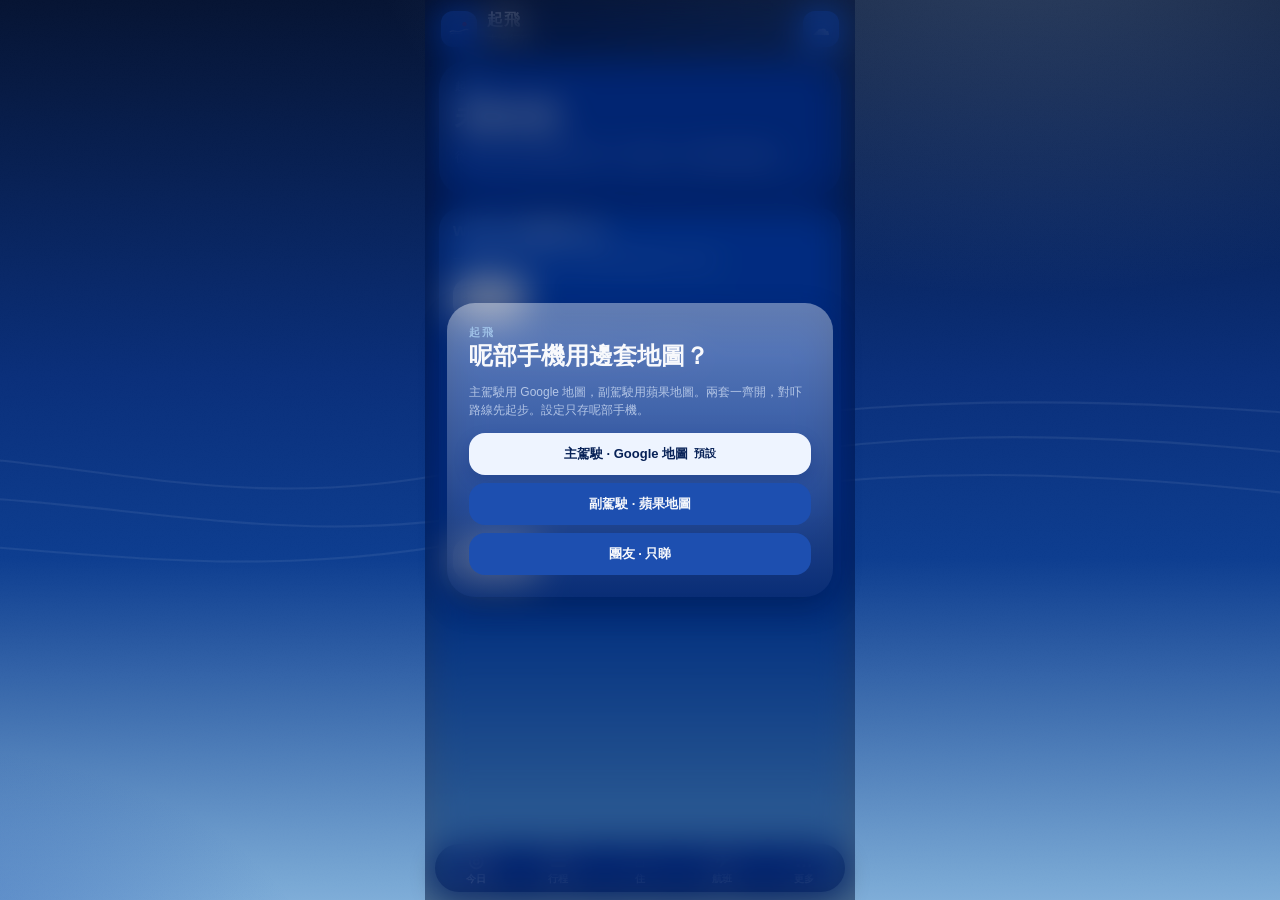
==== gojp/index.html @ 1717d751 "起飛 PWA at /gojp" ====
<!DOCTYPE html>
<html lang="zh-Hant-HK">
<head>
  <meta charset="UTF-8">
  <meta name="viewport" content="width=device-width, initial-scale=1, viewport-fit=cover">
  <meta name="theme-color" content="#0A2F7A">
  <meta name="apple-mobile-web-app-capable" content="yes">
  <meta name="mobile-web-app-capable" content="yes">
  <meta name="apple-mobile-web-app-status-bar-style" content="black-translucent">
  <meta name="apple-mobile-web-app-title" content="起飛">
  <meta name="description" content="起飛：離線行程 PWA。WhatsApp 複製貼上。資料留喺瀏覽器。">
  <title>起飛</title>
  <link rel="manifest" href="./manifest.webmanifest">
  <link rel="icon" href="./icons/icon.svg" type="image/svg+xml">
  <link rel="apple-touch-icon" href="./icons/icon.svg">
  <link rel="stylesheet" href="./css/app.css">
</head>
<body>
  <div id="app">
    <header class="topbar">
      <div class="brand">
        <div class="mark" aria-hidden="true">
          <svg viewBox="0 0 32 32" fill="none">
            <path d="M3 20c6-4 10 2 16-1s8-3 10-2" stroke="white" stroke-width="1.6" stroke-linecap="round"/>
            <path d="M4 23c7-3 11 1 16-1" stroke="white" stroke-opacity=".55" stroke-width="1.2" stroke-linecap="round"/>
            <circle cx="24" cy="9" r="3.2" fill="#E60012"/>
          </svg>
        </div>
        <div>
          <h1>起飛</h1>
          <p id="subline">本地行程</p>
        </div>
      </div>
      <div class="wx-wrap">
        <button class="wx-btn" id="wxBtn" type="button" aria-label="天氣同警告">
          <span id="wxIcon">☁</span>
          <span class="wx-dot" id="wxDot"></span>
        </button>
        <div class="wx-pop" id="wxPop"></div>
      </div>
    </header>

    <main id="view"></main>
    <nav class="tabs glass" id="tabs"></nav>

    <div id="sheet" class="sheet"></div>
    <div id="toast" class="toast glass"></div>
    <div id="gate" class="gate">
      <div class="box glass">
        <div class="kicker">起飛</div>
        <h2>呢部手機用邊套地圖？</h2>
        <p class="muted">主駕駛用 Google 地圖，副駕駛用蘋果地圖。兩套一齊開，對吓路線先起步。設定只存呢部手機。</p>
        <div class="choice">
          <button class="btn" data-role="driver" data-planner="1">主駕駛 · Google 地圖<br><span class="tiny" style="color:#062056">預設</span></button>
          <button class="btn ghost" data-role="copilot" data-planner="1">副駕駛 · 蘋果地圖</button>
          <button class="btn ghost" data-role="driver" data-planner="0">團友 · 只睇</button>
        </div>
      </div>
    </div>
  </div>

  <script src="./js/text.js"></script>
  <script src="./js/app.js" defer></script>
</body>
</html>
---- gojp/css/app.css ----
:root {
  --japan: #0a2f7a;
  --japan-mid: #1647a8;
  --ash: #9ec0e6;
  --horizon-top: #07183f;
  --horizon-sea: #0c3a86;
  --hinomaru: #e60012;
  --glass: rgba(255, 255, 255, 0.09);
  --glass-2: rgba(255, 255, 255, 0.14);
  --glass-strong: rgba(255, 255, 255, 0.22);
  --stroke: rgba(255, 255, 255, 0.38);
  --stroke-dim: rgba(255, 255, 255, 0.16);
  --text: rgba(255, 255, 255, 0.96);
  --muted: rgba(232, 242, 255, 0.68);
  --shadow: 0 10px 40px rgba(2, 10, 40, 0.35);
  --radius: 22px;
  --safe-top: env(safe-area-inset-top, 0px);
  --safe-bot: env(safe-area-inset-bottom, 0px);
  --tab-h: calc(58px + env(safe-area-inset-bottom, 0px));
  --font: "SF Pro Text", "SF Pro Display", -apple-system, BlinkMacSystemFont, "Hiragino Sans", "PingFang HK", "Noto Sans TC", sans-serif;
}

* { box-sizing: border-box; -webkit-tap-highlight-color: transparent; }
html, body { height: 100%; margin: 0; }
html { background: var(--horizon-top); }
body {
  font-family: var(--font);
  color: var(--text);
  background:
    radial-gradient(1200px 700px at 80% -10%, rgba(158, 192, 230, 0.28), transparent 55%),
    radial-gradient(900px 500px at -10% 110%, rgba(22, 71, 168, 0.55), transparent 50%),
    linear-gradient(180deg, #061433 0%, #0a2f7a 42%, #0d3d8f 62%, #7eadd8 100%);
  min-height: 100%;
  overflow: hidden;
}
body::before {
  content: "";
  position: fixed;
  inset: 0;
  pointer-events: none;
  background:
    url("data:image/svg+xml;utf8,<svg xmlns='http://www.w3.org/2000/svg' width='1200' height='800' viewBox='0 0 1200 800'><g fill='none' stroke='%23ffffff' stroke-opacity='0.07' stroke-width='1.4'><path d='M-20 430 C 180 390, 280 470, 480 430 S 820 360, 1220 410'/><path d='M-20 455 C 200 420, 340 500, 540 450 S 860 390, 1220 440'/><path d='M-20 480 C 160 460, 300 520, 520 470 S 900 420, 1220 470'/></g></svg>")
    center 58% / 140% no-repeat;
  mix-blend-mode: screen;
  opacity: 0.9;
}
body::after {
  content: "";
  position: fixed;
  inset: 0;
  pointer-events: none;
  background-image: url("data:image/svg+xml;utf8,<svg xmlns='http://www.w3.org/2000/svg' width='140' height='140'><filter id='n'><feTurbulence type='fractalNoise' baseFrequency='0.85' numOctaves='2' stitchTiles='stitch'/><feColorMatrix values='0 0 0 0 1  0 0 0 0 1  0 0 0 0 1  0 0 0 0.05 0'/></filter><rect width='100%' height='100%' filter='url(%23n)'/></svg>");
  opacity: 0.18;
  mix-blend-mode: overlay;
}

#app {
  height: 100%;
  width: min(430px, 100%);
  margin: 0 auto;
  display: flex;
  flex-direction: column;
  position: relative;
  background: linear-gradient(180deg, rgba(6, 20, 51, 0.18), rgba(6, 20, 51, 0.04));
}

.glass {
  background: #15408f;
  border: 0;
  box-shadow: 0 10px 28px rgba(2, 10, 40, 0.28);
  position: relative;
  overflow: hidden;
}
.glass::before { content: none; }

.topbar {
  padding: calc(10px + var(--safe-top)) 16px 10px;
  display: flex;
  align-items: center;
  gap: 10px;
  z-index: 5;
}
.brand {
  display: flex; align-items: center; gap: 10px; min-width: 0; flex: 1;
}
.mark {
  width: 36px; height: 36px; border-radius: 12px;
  background: #1d4fb0;
  border: 0;
  display: grid; place-items: center;
  flex: none;
}
.mark svg { width: 22px; height: 22px; }
.brand h1 {
  margin: 0; font-size: 16px; letter-spacing: 0.04em; font-weight: 700;
}
.brand p { margin: 1px 0 0; font-size: 11px; color: var(--muted); }
.chip-row { display: flex; gap: 6px; flex-wrap: wrap; }

.wx-wrap { position: relative; flex: none; }
.wx-btn {
  width: 36px; height: 36px; border-radius: 12px; border: 0;
  background: #1d4fb0; color: #fff;
  display: grid; place-items: center;
  font-size: 18px; line-height: 1; cursor: pointer;
  position: relative;
}
.wx-dot {
  display: none; position: absolute; top: 5px; right: 5px;
  width: 8px; height: 8px; border-radius: 50%; background: #e60012;
}
.wx-dot.on { display: block; }
.wx-pop {
  display: none;
  position: absolute; right: 0; top: calc(100% + 8px);
  width: min(260px, 70vw);
  background: #12357c;
  color: #fff;
  border-radius: 16px;
  padding: 12px;
  box-shadow: 0 12px 32px rgba(2, 10, 40, 0.4);
  z-index: 30;
}
.wx-pop.on { display: block; }
.wx-h { font-weight: 750; font-size: 14px; margin-bottom: 4px; }
.wx-alert {
  margin-top: 8px; padding: 8px 10px; border-radius: 10px;
  background: rgba(230, 0, 18, 0.22); font-size: 12px; line-height: 1.4;
}
.wx-link {
  display: block; margin-top: 8px; color: #cfe4ff;
  font-size: 12px; font-weight: 700; text-decoration: none;
}

.pill {
  border: 0;
  background: #1d4fb0;
  color: var(--text);
  border-radius: 999px;
  padding: 6px 10px;
  font-size: 11px;
  font-weight: 600;
}
.pill.live { background: rgba(230, 0, 18, 0.18); border-color: rgba(255,180,180,0.45); }
.pill.ok { background: rgba(90, 210, 160, 0.16); }
.pill.warn { background: rgba(255, 196, 72, 0.16); }

#view {
  flex: 1;
  overflow: auto;
  padding: 4px 14px calc(var(--tab-h) + 18px);
  -webkit-overflow-scrolling: touch;
}

.hero {
  border-radius: 28px;
  padding: 18px 16px 16px;
  margin-bottom: 12px;
  background: #12357c;
}
.kicker { font-size: 11px; letter-spacing: 0.16em; text-transform: uppercase; color: var(--ash); font-weight: 700; }
.hero h2 { margin: 6px 0 4px; font-size: 26px; letter-spacing: -0.03em; font-weight: 750; }
.hero .sub { color: var(--muted); font-size: 13px; line-height: 1.45; }
.countdown {
  display: flex;
  flex-wrap: nowrap;
  gap: 6px;
  margin-top: 14px;
}
.cd {
  flex: 1;
  min-width: 0;
  text-align: center;
  padding: 10px 2px;
  border-radius: 16px;
  background: #1a469c;
  border: 0;
}
.cd b {
  display: block;
  font-size: 20px;
  font-variant-numeric: tabular-nums;
  line-height: 1.2;
  min-height: 24px;
  white-space: nowrap;
}
.cd span { font-size: 10px; color: var(--muted); }

.card {
  border-radius: var(--radius);
  padding: 14px;
  margin-bottom: 10px;
}
.card h3 { margin: 0 0 8px; font-size: 15px; }
.row {
  display: flex; align-items: center; justify-content: space-between; gap: 8px;
}
.muted { color: var(--muted); font-size: 12px; line-height: 1.45; }
.tiny { font-size: 11px; color: var(--muted); }

.tier {
  font-size: 10px; font-weight: 800; letter-spacing: 0.04em;
  padding: 3px 7px; border-radius: 999px;
  border: 0;
  background: #1d4fb0;
}
.tier.t1 { background: rgba(90, 210, 160, 0.18); }
.tier.t2 { background: rgba(255, 196, 72, 0.16); }
.tier.t3 { background: rgba(158, 192, 230, 0.16); }
.badge-hard {
  font-size: 10px; font-weight: 800; color: #fff;
  background: rgba(230, 0, 18, 0.78);
  padding: 3px 7px; border-radius: 999px;
}

.timeline { position: relative; padding-left: 18px; }
.timeline::before {
  content: ""; position: absolute; left: 5px; top: 6px; bottom: 6px;
  width: 1px; background: linear-gradient(#fff, rgba(255,255,255,0.05));
  opacity: 0.35;
}
.block {
  position: relative;
  padding: 10px 0 14px 8px;
}
.block::before {
  content: "";
  position: absolute; left: -16px; top: 16px;
  width: 9px; height: 9px; border-radius: 50%;
  background: #fff;
  box-shadow: 0 0 0 4px rgba(255,255,255,0.15);
}
.block.is-hard::before { background: var(--hinomaru); }
.block.done { opacity: 0.55; }
.block .when {
  font-variant-numeric: tabular-nums;
  font-size: 12px; font-weight: 700; color: var(--ash);
}
.block .title { font-size: 15px; font-weight: 700; margin: 2px 0; }
.block.cancelled .title { text-decoration: line-through; opacity: 0.7; }

.navpair {
  display: grid;
  grid-template-columns: 1fr 1fr;
  gap: 22px;
  margin-top: 10px;
}
.btn {
  appearance: none; border: 0;
  color: #062056;
  background: #eef4ff;
  border-radius: 16px;
  padding: 12px 10px;
  font-weight: 750;
  font-size: 13px;
  box-shadow: 0 6px 16px rgba(0, 20, 80, 0.18);
  cursor: pointer;
  text-align: center;
  text-decoration: none;
  display: flex;
  align-items: center;
  justify-content: center;
  gap: 6px;
}
.btn.ghost {
  background: #1d4fb0;
  color: var(--text);
  box-shadow: none;
  border: 0;
}
.logo { width: 16px; height: 16px; flex: none; display: block; }
.btn.apple { }
.btn.google { }
.btn.wa {
  background: linear-gradient(180deg, #25d366, #1ebe57);
  color: white;
  box-shadow: none;
}
.btn.danger {
  background: linear-gradient(180deg, #ff5a5a, #e60012);
  color: white;
}
.btn.small { padding: 9px 10px; font-size: 12px; border-radius: 14px; }
.hint { margin-top: 6px; font-size: 11px; color: var(--muted); text-align: center; }

.pass {
  border-radius: 24px;
  padding: 0;
  overflow: hidden;
  margin-bottom: 12px;
}
.pass .hd, .pass .bd { padding: 14px 16px; }
.pass .hd {
  display: flex; justify-content: space-between; align-items: flex-start;
  background: #12357c;
}
.pass .airline { font-size: 11px; letter-spacing: 0.14em; font-weight: 800; }
.pass .no { font-size: 28px; font-weight: 800; letter-spacing: 0.02em; }
.route {
  display: grid; grid-template-columns: 1fr auto 1fr; align-items: center; gap: 8px;
  margin-top: 8px;
}
.route .code { font-size: 28px; font-weight: 800; }
.route .city { font-size: 11px; color: var(--muted); }
.route .mid { font-size: 11px; opacity: 0.8; text-align: center; }
.meta-grid {
  display: grid; grid-template-columns: 1fr 1fr; gap: 10px 12px; margin-top: 12px;
}
.meta-grid .k { font-size: 10px; color: var(--muted); letter-spacing: 0.08em; }
.meta-grid .v { font-size: 14px; font-weight: 700; }

.daychip {
  display: flex; gap: 8px; flex-wrap: wrap; padding: 2px 0 12px;
}
.daychip::-webkit-scrollbar { display: none; }
.daychip a, .daychip button {
  flex: none;
  border: 0;
  background: #1d4fb0;
  color: var(--text);
  border-radius: 16px;
  padding: 8px 12px;
  font-size: 12px;
  font-weight: 700;
}
.daychip .on {
  background: rgba(255,255,255,0.88);
  color: #0a2f7a;
}

.stay-bar {
  display: flex; gap: 4px; margin: 8px 0 10px;
}
.stay-bar button {
  flex: 1; height: 12px; border-radius: 99px; border: 0;
  background: rgba(255,255,255,0.16);
  padding: 0; cursor: pointer;
}
.stay-bar .beppu { background: #9ec0e6; }
.stay-bar .taisho { background: #fff; }
.stay-bar .jonly { background: rgba(255,255,255,0.35); }
.stay-bar button.on {
  box-shadow: 0 0 0 2px #fff;
  transform: scaleY(1.25);
}

.list-item {
  display: flex; gap: 12px; align-items: flex-start;
  padding: 12px 0;
  border-bottom: 1px solid rgba(255,255,255,0.08);
}
.list-item:last-child { border-bottom: 0; }
.ico {
  width: 36px; height: 36px; border-radius: 12px;
  display: grid; place-items: center;
  background: rgba(255,255,255,0.12);
  flex: none;
  font-size: 18px;
  line-height: 1;
}

.tabs {
  position: absolute; left: 10px; right: 10px; bottom: 8px;
  padding-bottom: var(--safe-bot);
  border-radius: 24px;
  display: grid; grid-template-columns: repeat(5, 1fr);
  z-index: 20;
  background: #0d2c72;
  box-shadow: 0 8px 24px rgba(2, 10, 40, 0.35);
}
.tabs button {
  appearance: none; background: none; border: 0; color: rgba(255,255,255,0.55);
  padding: 8px 0 6px; font-size: 10px; font-weight: 700;
  display: flex; flex-direction: column; align-items: center; gap: 2px;
}
.tabs button.on { color: #fff; }
.tabs .ic { font-size: 18px; line-height: 1; }

.sheet {
  position: absolute; inset: 0; z-index: 40;
  background: rgba(4, 12, 36, 0.42);
  display: none;
  align-items: flex-end;
}
.sheet.on { display: flex; }
.sheet .panel {
  width: 100%;
  max-height: 86vh;
  border-radius: 28px 28px 0 0;
  padding: 10px 16px calc(20px + var(--safe-bot));
  overflow: auto;
}
.handle {
  width: 42px; height: 5px; border-radius: 99px;
  background: rgba(255,255,255,0.35); margin: 4px auto 12px;
}

.toast {
  position: absolute; left: 50%; bottom: calc(var(--tab-h) + 12px);
  transform: translateX(-50%) translateY(20px);
  opacity: 0; pointer-events: none;
  transition: 0.25s ease;
  z-index: 50;
  padding: 10px 14px; border-radius: 999px; font-size: 13px; font-weight: 700;
}
.toast.on { opacity: 1; transform: translateX(-50%) translateY(0); }

.gate {
  position: absolute; inset: 0; z-index: 60;
  display: none; place-items: center; padding: 22px;
  background: rgba(4, 12, 40, 0.42);
  backdrop-filter: blur(18px) saturate(160%);
  -webkit-backdrop-filter: blur(18px) saturate(160%);
}
.gate.on { display: grid; }
.gate .box {
  width: 100%;
  border-radius: 28px;
  padding: 22px;
  background: linear-gradient(180deg, rgba(255,255,255,0.38), rgba(20, 48, 110, 0.42));
}
.gate h2 { margin: 0 0 8px; }
.choice { display: grid; gap: 8px; margin-top: 14px; }

.check {
  display: flex; align-items: flex-start; gap: 10px; padding: 8px 0;
}
.check input { margin-top: 3px; accent-color: #fff; width: 18px; height: 18px; }

.field {
  width: 100%;
  border: 0;
  background: #1d4fb0;
  color: #fff;
  border-radius: 14px;
  padding: 10px 12px;
  font: inherit;
  margin-top: 6px;
}
.menu {
  display: flex; align-items: center; gap: 12px;
  padding: 14px 4px;
  border-bottom: 1px solid rgba(255,255,255,0.08);
  width: 100%;
  background: none; color: inherit; text-align: left;
  border-left: 0; border-right: 0; border-top: 0;
  font: inherit; cursor: pointer;
}
.menu:last-child { border-bottom: 0; }
.menu .go { margin-left: auto; opacity: 0.55; font-size: 18px; }
.page-head {
  display: flex; align-items: center; gap: 10px; margin-bottom: 12px;
}
.page-head button {
  border: 0; background: #1d4fb0; color: #fff;
  border-radius: 12px; padding: 8px 12px; font-weight: 700;
}
.edit-block {
  padding: 12px 0;
  border-bottom: 1px solid rgba(255,255,255,0.08);
}
.edit-block .field { margin-top: 6px; }
.time-wheel {
  display: flex;
  align-items: center;
  gap: 8px;
  margin-top: 6px;
}
.time-wheel .field {
  margin-top: 0;
  flex: 1;
  min-width: 0;
}
.time-colon {
  font-weight: 800;
  font-size: 18px;
  color: var(--ash);
  flex: none;
}
.kill-day {
  margin-top: 12px;
  color: #ffc4c4;
}
select.field {
  appearance: none;
  padding-right: 28px;
}
.edit-flags { gap: 8px; margin-top: 8px; align-items: stretch; }
.edit-flags .field {
  margin-top: 0;
  width: auto;
  flex: 1;
  height: 42px;
}
.hard-toggle {
  display: flex; align-items: center; gap: 8px;
  height: 42px; padding: 0 12px;
  border-radius: 14px;
  background: #1d4fb0;
  color: #fff;
  font-size: 13px; font-weight: 700;
  cursor: pointer; flex: none;
}
.hard-toggle input {
  appearance: none;
  width: 18px; height: 18px;
  border-radius: 5px;
  background: #0a2f7a;
  margin: 0;
  position: relative;
}
.hard-toggle input:checked {
  background: #e60012;
}
.hard-toggle input:checked::after {
  content: "";
  position: absolute; inset: 4px;
  border-radius: 2px;
  background: #fff;
}
.hard-toggle:has(input:checked) {
  background: rgba(230, 0, 18, 0.35);
}
.del-block { height: 42px; padding: 0 14px; display: grid; place-items: center; }
.field::placeholder { color: rgba(255,255,255,0.45); }

.seg {
  display: grid; grid-template-columns: 1fr 1fr; gap: 6px;
  background: rgba(255,255,255,0.08);
  padding: 4px; border-radius: 16px; margin: 8px 0 12px;
}
.seg button {
  border: 0; background: transparent; color: var(--muted);
  border-radius: 12px; padding: 8px; font-weight: 700; font-size: 13px;
}
.seg button.on {
  background: rgba(255,255,255,0.9); color: #0a2f7a;
}
.install { display: grid; gap: 14px; margin-top: 8px; }
.install-step {
  display: flex; align-items: flex-start; gap: 12px;
}
.install-ico {
  width: 40px; height: 40px; border-radius: 12px;
  background: #1d4fb0;
  display: grid; place-items: center;
  font-size: 18px; font-weight: 800; flex: none;
}
.install-step b { display: block; font-size: 16px; }
.install-step .muted { font-size: 13px; margin-top: 2px; }

.hidden { display: none !important; }
.strike { text-decoration: line-through; opacity: 0.65; }

@media (prefers-reduced-motion: reduce) {
  * { transition: none !important; animation: none !important; }
}
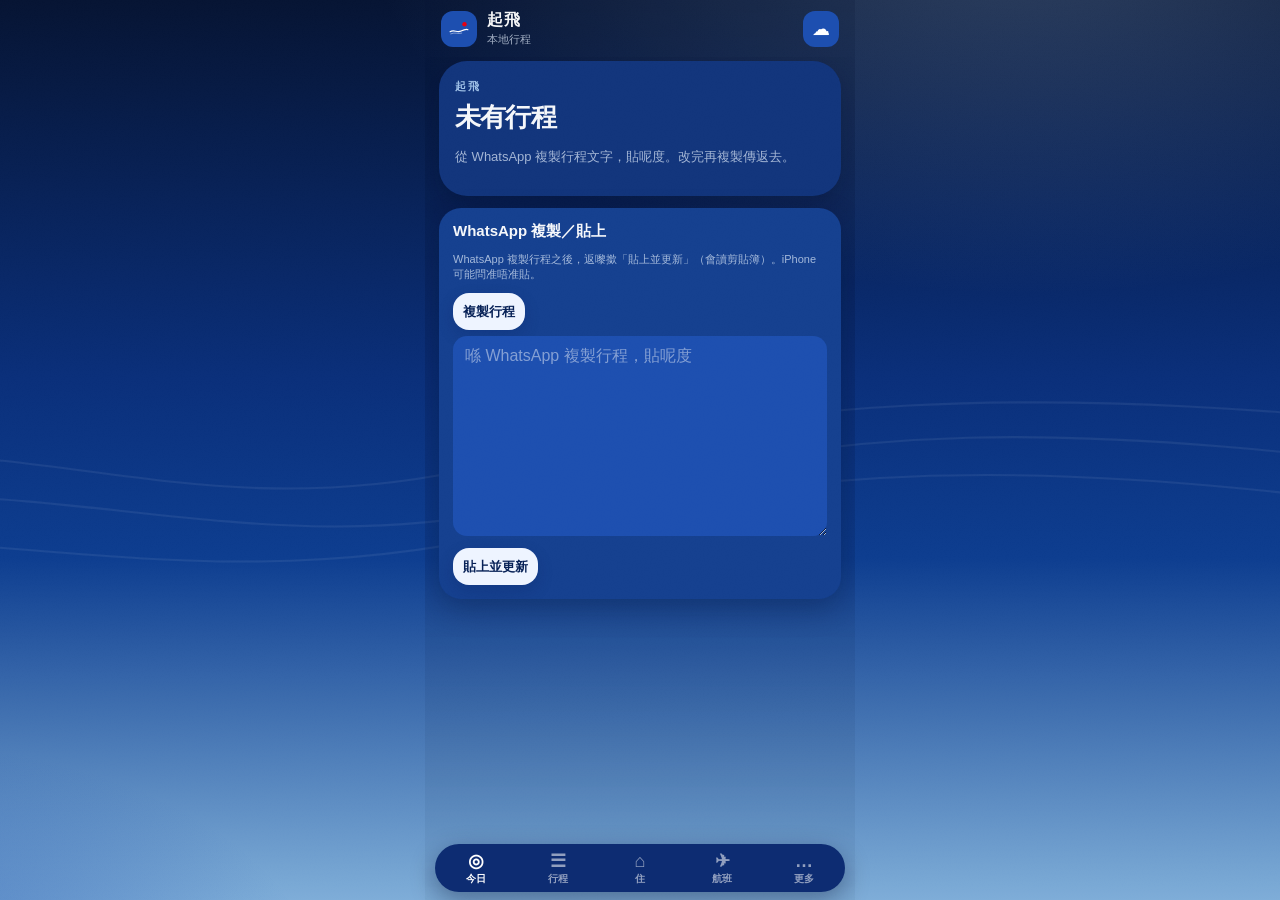
==== commit a77974ba: "Skip map gate; default Google; picker in 更多" ====
--- a/gojp/index.html
+++ b/gojp/index.html
@@ -45,18 +45,6 @@
 
     <div id="sheet" class="sheet"></div>
     <div id="toast" class="toast glass"></div>
-    <div id="gate" class="gate">
-      <div class="box glass">
-        <div class="kicker">起飛</div>
-        <h2>呢部手機用邊套地圖？</h2>
-        <p class="muted">主駕駛用 Google 地圖，副駕駛用蘋果地圖。兩套一齊開，對吓路線先起步。設定只存呢部手機。</p>
-        <div class="choice">
-          <button class="btn" data-role="driver" data-planner="1">主駕駛 · Google 地圖<br><span class="tiny" style="color:#062056">預設</span></button>
-          <button class="btn ghost" data-role="copilot" data-planner="1">副駕駛 · 蘋果地圖</button>
-          <button class="btn ghost" data-role="driver" data-planner="0">團友 · 只睇</button>
-        </div>
-      </div>
-    </div>
   </div>
 
   <script src="./js/text.js"></script>
--- a/gojp/css/app.css
+++ b/gojp/css/app.css
@@ -241,10 +241,12 @@
 
 .navpair {
   display: grid;
-  grid-template-columns: 1fr 1fr;
-  gap: 22px;
+  grid-template-columns: 1fr 36px 1fr;
+  gap: 0;
   margin-top: 10px;
-}
+  align-items: stretch;
+}
+.nav-gap { display: block; min-width: 36px; }
 .btn {
   appearance: none; border: 0;
   color: #062056;
@@ -253,6 +255,7 @@
   padding: 12px 10px;
   font-weight: 750;
   font-size: 13px;
+  line-height: 1;
   box-shadow: 0 6px 16px rgba(0, 20, 80, 0.18);
   cursor: pointer;
   text-align: center;
@@ -269,7 +272,8 @@
   border: 0;
 }
 .logo { width: 16px; height: 16px; flex: none; display: block; }
-.btn.apple { }
+.nav-lab { line-height: 1; display: inline-block; }
+.btn.apple .logo { transform: translateY(-1px); }
 .btn.google { }
 .btn.wa {
   background: linear-gradient(180deg, #25d366, #1ebe57);
@@ -421,6 +425,12 @@
 }
 .gate h2 { margin: 0 0 8px; }
 .choice { display: grid; gap: 8px; margin-top: 14px; }
+.choice-row {
+  display: grid;
+  grid-template-columns: 1fr 1fr;
+  gap: 12px;
+  margin-top: 10px;
+}
 
 .check {
   display: flex; align-items: flex-start; gap: 10px; padding: 8px 0;
